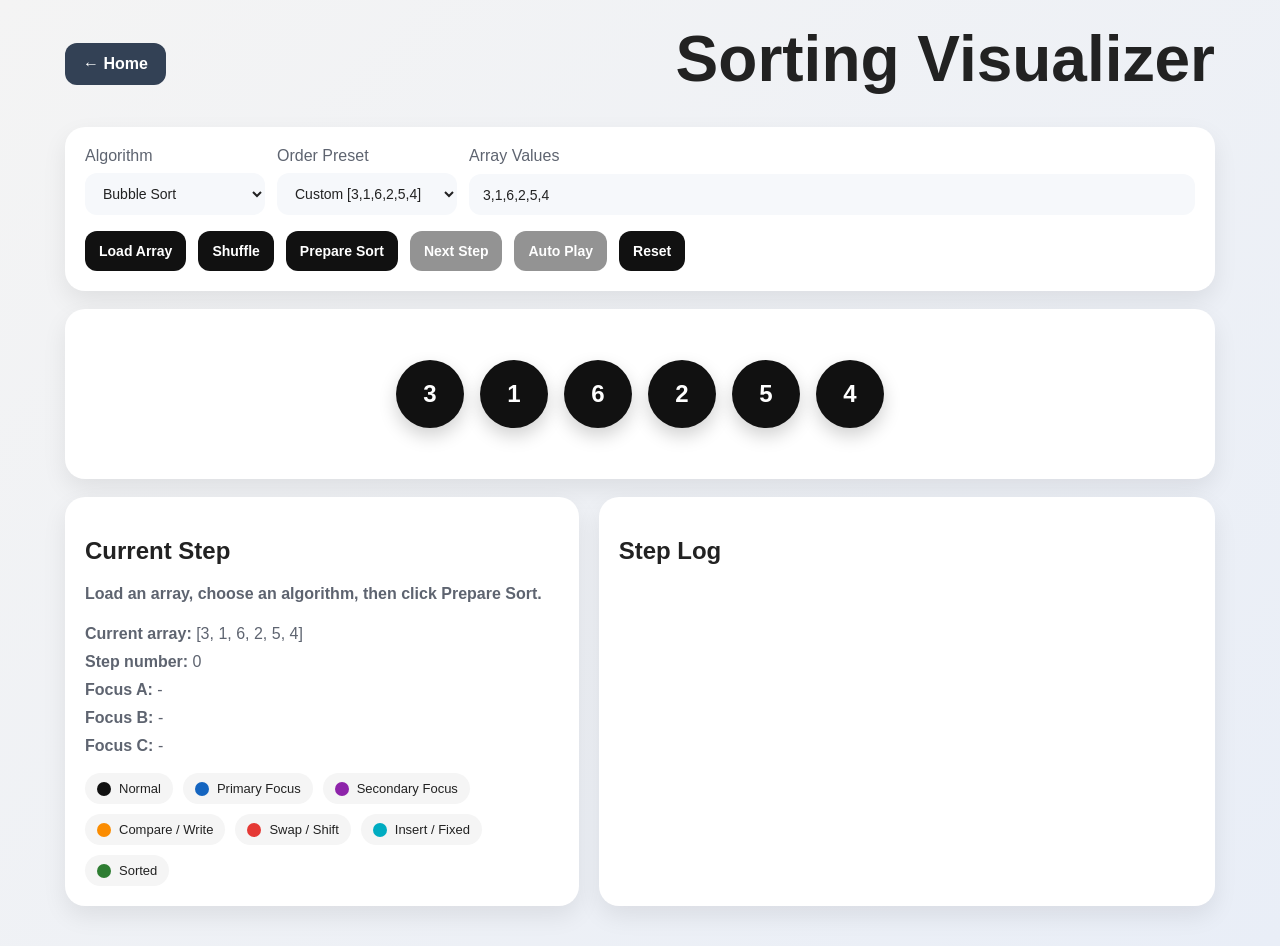
==== sorter.html @ 87b746ce "version 1 final touches" ====
<!DOCTYPE html>
<html lang="en">
<head>
  <meta charset="UTF-8" />
  <meta name="viewport" content="width=device-width, initial-scale=1.0" />
  <title>Sorting Visualizer</title>
  <link rel="stylesheet" href="styles.css" />
</head>
<body>
  <header class="page-topbar container">
    <a class="back-link" href="index.html">← Home</a>
    <h1>Sorting Visualizer</h1>
  </header>

  <main class="container visualizer-page">
    <section class="toolbar card">
      <div class="toolbar-row">
        <label>
          <span>Algorithm</span>
          <select id="algorithmSelect">
            <option value="bubble">Bubble Sort</option>
            <option value="merge">Merge Sort</option>
            <option value="insertion">Insertion Sort</option>
            <option value="quick">Quick Sort</option>
            <option value="selection">Selection Sort</option>
            <option value="shell">Shell Sort</option>
          </select>
        </label>

        <label>
          <span>Order Preset</span>
          <select id="presetSelect">
            <option value="custom">Custom [3,1,6,2,5,4]</option>
            <option value="original">Original [1,2,3,4,5,6]</option>
            <option value="reverse">Reverse [6,5,4,3,2,1]</option>
          </select>
        </label>

        <label class="array-input-wrap wide">
          <span>Array Values</span>
          <input id="arrayInput" type="text" value="3,1,6,2,5,4" />
        </label>
      </div>

      <div class="button-row">
        <button id="loadBtn">Load Array</button>
        <button id="shuffleBtn">Shuffle</button>
        <button id="prepareBtn">Prepare Sort</button>
        <button id="nextBtn" disabled>Next Step</button>
        <button id="autoBtn" disabled>Auto Play</button>
        <button id="resetBtn">Reset</button>
      </div>
    </section>

    <section class="ball-stage card">
      <div id="ball-container" class="ball-container"></div>
    </section>

    <section class="panel-grid">
      <section class="card">
        <h2>Current Step</h2>
        <div id="status" class="status-line">Load an array, choose an algorithm, then click Prepare Sort.</div>
        <div class="meta-grid">
          <div><strong>Current array:</strong> <span id="arrayView">[3, 1, 6, 2, 5, 4]</span></div>
          <div><strong>Step number:</strong> <span id="stepCount">0</span></div>
          <div><strong>Focus A:</strong> <span id="metaA">-</span></div>
          <div><strong>Focus B:</strong> <span id="metaB">-</span></div>
          <div><strong>Focus C:</strong> <span id="metaC">-</span></div>
        </div>
        <div class="legend">
          <div class="tag"><span class="dot default"></span> Normal</div>
          <div class="tag"><span class="dot accent1"></span> Primary Focus</div>
          <div class="tag"><span class="dot accent2"></span> Secondary Focus</div>
          <div class="tag"><span class="dot accent3"></span> Compare / Write</div>
          <div class="tag"><span class="dot swap"></span> Swap / Shift</div>
          <div class="tag"><span class="dot insert"></span> Insert / Fixed</div>
          <div class="tag"><span class="dot sorted"></span> Sorted</div>
        </div>
      </section>

      <section class="card">
        <h2>Step Log</h2>
        <div id="log" class="log"></div>
      </section>
    </section>
  </main>

  <script src="script.js"></script>
</body>
</html>
---- styles.css ----
* {
  box-sizing: border-box;
}

:root {
  --bg: linear-gradient(135deg, #f4f4f4, #e9eef7);
  --card: #ffffff;
  --text: #222;
  --muted: #5e6470;
  --black: #111;
  --blue: #1565c0;
  --purple: #8e24aa;
  --orange: #fb8c00;
  --red: #e53935;
  --cyan: #00acc1;
  --green: #2e7d32;
  --shadow: 0 10px 25px rgba(0,0,0,0.08);
}

body {
  margin: 0;
  font-family: Arial, sans-serif;
  background: var(--bg);
  color: var(--text);
}

.container {
  width: min(1150px, calc(100% - 32px));
  margin: 0 auto;
}

.hero {
  padding-bottom: 32px;
}

.topbar,
.page-topbar {
  display: flex;
  justify-content: space-between;
  align-items: center;
  padding: 18px 0;
}

.page-topbar {
  gap: 16px;
}

.brand,
.page-topbar h1 {
  font-weight: 700;
}

.nav-btn,
.primary-btn,
.secondary-btn,
.back-link {
  text-decoration: none;
  color: white;
  background: var(--black);
  padding: 12px 18px;
  border-radius: 12px;
  font-weight: 700;
  display: inline-block;
}

.secondary-btn,
.back-link {
  background: #334155;
}

.hero-content {
  display: grid;
  grid-template-columns: 1.3fr 0.9fr;
  gap: 24px;
  align-items: center;
  min-height: 70vh;
}

.eyebrow {
  color: var(--blue);
  font-weight: 700;
  text-transform: uppercase;
  letter-spacing: 0.08em;
}

h1 {
  font-size: clamp(2.3rem, 5vw, 4.2rem);
  line-height: 1.05;
  margin: 8px 0 16px;
}

.hero-text,
.info-card p,
.subtitle,
.status-line,
.meta-grid,
label span {
  color: var(--muted);
}

.hero-actions {
  display: flex;
  gap: 12px;
  flex-wrap: wrap;
  margin-top: 22px;
}

.hero-card,
.card,
.info-card {
  background: var(--card);
  border-radius: 20px;
  box-shadow: var(--shadow);
}

.hero-card {
  padding: 28px;
}

.mini-balls {
  display: flex;
  gap: 14px;
  justify-content: center;
  flex-wrap: wrap;
}

.mini-balls span,
.ball {
  width: 68px;
  height: 68px;
  border-radius: 50%;
  display: flex;
  justify-content: center;
  align-items: center;
  font-weight: 700;
  color: white;
  background: var(--black);
  box-shadow: 0 8px 18px rgba(0,0,0,0.18);
}

.mini-caption {
  text-align: center;
  margin-top: 18px;
  font-weight: 700;
}

.section {
  padding: 26px 0 18px;
}

.grid {
  display: grid;
  gap: 18px;
}

.cards-3 {
  grid-template-columns: repeat(3, 1fr);
}

.cards-2 {
  grid-template-columns: repeat(2, 1fr);
}

.info-card,
.card {
  padding: 20px;
}

.visualizer-page {
  padding-bottom: 40px;
}

.toolbar-row,
.button-row {
  display: flex;
  gap: 12px;
  flex-wrap: wrap;
}

.toolbar-row {
  margin-bottom: 16px;
}

label {
  display: grid;
  gap: 8px;
  min-width: 180px;
}

label.wide {
  flex: 1 1 280px;
}

select,
input,
button {
  border: none;
  border-radius: 12px;
  padding: 12px 14px;
  font-size: 14px;
}

select,
input {
  background: #f6f8fb;
  color: var(--text);
}

button {
  background: var(--black);
  color: white;
  font-weight: 700;
  cursor: pointer;
}

button:disabled {
  opacity: 0.45;
  cursor: not-allowed;
}

.ball-stage {
  margin: 18px 0;
}

.ball-container {
  display: flex;
  justify-content: center;
  align-items: center;
  gap: 16px;
  flex-wrap: wrap;
  min-height: 130px;
  padding: 4px;
}

.ball {
  transition: transform 0.55s ease, background-color 0.35s ease, box-shadow 0.35s ease, opacity 0.35s ease, outline 0.25s ease;
  user-select: none;
  font-size: 24px;
}

.ball.dimmed { opacity: 0.45; }
.ball.range, .ball.group, .ball.sorted-part, .ball.current, .ball.left, .ball.pointer { background: var(--blue) !important; }
.ball.min, .ball.key, .ball.pivot, .ball.right { background: var(--purple) !important; transform: translateY(-14px) scale(1.08); }
.ball.comparing, .ball.writing { background: var(--orange) !important; transform: translateY(-12px) scale(1.06); }
.ball.swapping, .ball.shifting { background: var(--red) !important; transform: translateY(-18px) scale(1.1); }
.ball.inserted, .ball.fixed, .ball.pivot-fixed { background: var(--cyan) !important; }
.ball.sorted { background: var(--green) !important; }
.ball.outlined { outline: 4px solid rgba(0,0,0,0.12); outline-offset: 3px; }

.panel-grid {
  display: grid;
  grid-template-columns: 1fr 1.2fr;
  gap: 20px;
}

.status-line {
  font-weight: 700;
  min-height: 24px;
  margin-bottom: 16px;
}

.meta-grid {
  display: grid;
  gap: 10px;
}

.log {
  max-height: 360px;
  overflow-y: auto;
  padding-right: 8px;
}

.log-item {
  padding: 10px 12px;
  border-radius: 10px;
  background: #f6f8fb;
  margin-bottom: 10px;
  border-left: 4px solid var(--black);
  line-height: 1.45;
}

.log-item.active {
  background: #eef4ff;
  border-left-color: var(--blue);
}

.legend {
  display: flex;
  flex-wrap: wrap;
  gap: 10px;
  margin-top: 18px;
}

.tag {
  display: inline-flex;
  align-items: center;
  gap: 8px;
  background: #f5f5f5;
  padding: 8px 12px;
  border-radius: 999px;
  font-size: 13px;
}

.dot {
  width: 14px;
  height: 14px;
  border-radius: 50%;
}

.dot.default { background: var(--black); }
.dot.accent1 { background: var(--blue); }
.dot.accent2 { background: var(--purple); }
.dot.accent3 { background: var(--orange); }
.dot.swap { background: var(--red); }
.dot.insert { background: var(--cyan); }
.dot.sorted { background: var(--green); }

@media (max-width: 900px) {
  .hero-content,
  .panel-grid,
  .cards-3,
  .cards-2 {
    grid-template-columns: 1fr;
  }

  .mini-balls span,
  .ball {
    width: 60px;
    height: 60px;
    font-size: 21px;
  }
}


.nav-links,
.page-links {
  display: flex;
  gap: 10px;
  flex-wrap: wrap;
}

.stack-card {
  display: grid;
  gap: 16px;
}

.mini-preview {
  background: #f6f8fb;
  border-radius: 18px;
  padding: 16px;
}

.mini-preview-title {
  margin-top: 12px;
  text-align: center;
  font-weight: 700;
  color: var(--muted);
}

.inline-link {
  color: var(--blue);
  text-decoration: none;
  font-weight: 700;
}

.feature-card {
  display: grid;
  gap: 10px;
}

.graph-preview {
  min-height: 180px;
}

.mini-graph {
  position: relative;
  height: 130px;
}

.mini-node {
  position: absolute;
  width: 42px;
  height: 42px;
  border-radius: 50%;
  display: flex;
  align-items: center;
  justify-content: center;
  background: var(--blue);
  color: white;
  font-weight: 700;
}

.mini-node.n1 { left: 40%; top: 0; }
.mini-node.n2 { left: 10%; top: 52%; }
.mini-node.n3 { left: 70%; top: 52%; }
.mini-node.n4 { left: 40%; top: 82%; }

.hidden { display: none !important; }

.structure-stage {
  margin: 18px 0;
}

.viz-container {
  position: relative;
  min-height: 520px;
  overflow: hidden;
}

.viz-svg {
  width: 100%;
  height: 520px;
}

.viz-edge {
  stroke: #94a3b8;
  stroke-width: 3;
}

.viz-node {
  position: absolute;
  transform: translate(-50%, -50%);
  width: 54px;
  height: 54px;
  border-radius: 50%;
  display: flex;
  align-items: center;
  justify-content: center;
  background: var(--black);
  color: white;
  font-weight: 700;
  box-shadow: 0 8px 18px rgba(0,0,0,0.18);
  transition: transform 0.35s ease, background-color 0.25s ease, box-shadow 0.25s ease, opacity 0.25s ease;
}

.viz-node.start { background: var(--blue); }
.viz-node.target { box-shadow: 0 0 0 4px rgba(142, 36, 170, 0.2), 0 8px 18px rgba(0,0,0,0.18); }
.viz-node.current { background: var(--orange); transform: translate(-50%, -50%) scale(1.12); }
.viz-node.frontier { background: var(--cyan); }
.viz-node.visited { background: var(--green); }
.viz-node.found { background: var(--green); transform: translate(-50%, -50%) scale(1.12); }

.empty-state {
  min-height: 300px;
  display: flex;
  align-items: center;
  justify-content: center;
  color: var(--muted);
  font-weight: 700;
}

@media (max-width: 900px) {
  .viz-container,
  .viz-svg {
    min-height: 440px;
    height: 440px;
  }
  .viz-node {
    width: 48px;
    height: 48px;
    font-size: 14px;
  }
}
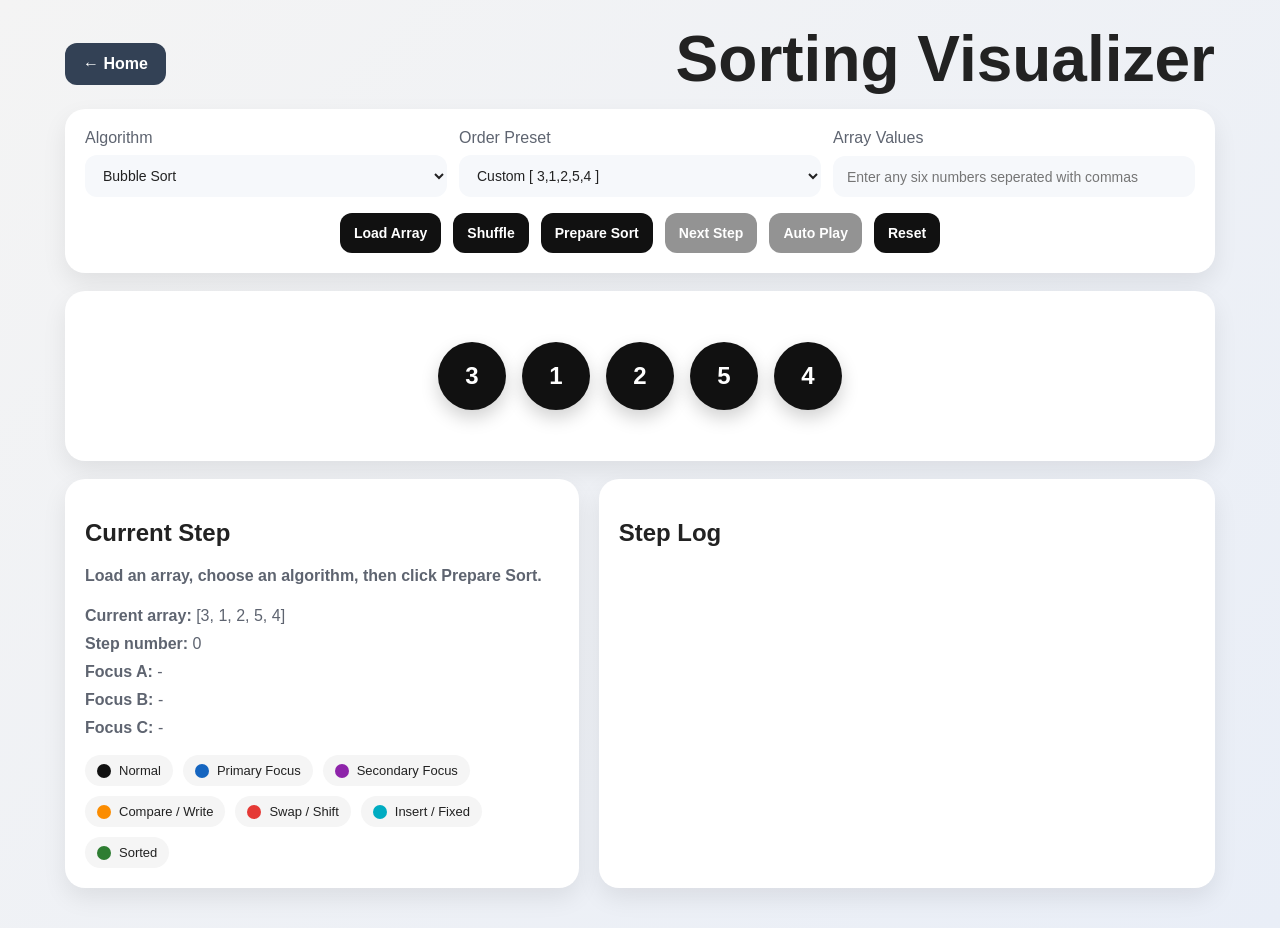
==== commit 80fb1c3c: "version1 done" ====
--- a/sorter.html
+++ b/sorter.html
@@ -15,7 +15,7 @@
   <main class="container visualizer-page">
     <section class="toolbar card">
       <div class="toolbar-row">
-        <label>
+        <label class="wide">
           <span>Algorithm</span>
           <select id="algorithmSelect">
             <option value="bubble">Bubble Sort</option>
@@ -27,18 +27,18 @@
           </select>
         </label>
 
-        <label>
+        <label class="wide">
           <span>Order Preset</span>
           <select id="presetSelect">
-            <option value="custom">Custom [3,1,6,2,5,4]</option>
-            <option value="original">Original [1,2,3,4,5,6]</option>
-            <option value="reverse">Reverse [6,5,4,3,2,1]</option>
+            <option value="custom">Custom [ 3,1,2,5,4 ]</option>
+            <option value="original">Original [ 1,2,3,4,5]</option>
+            <option value="reverse">Reverse [ 5,4,3,2,1 ]</option>
           </select>
         </label>
 
         <label class="array-input-wrap wide">
           <span>Array Values</span>
-          <input id="arrayInput" type="text" value="3,1,6,2,5,4" />
+          <input id="arrayInput" type="text"  placeholder='Enter any six numbers seperated with commas'/>
         </label>
       </div>
 
--- a/styles.css
+++ b/styles.css
@@ -14,7 +14,7 @@
   --red: #e53935;
   --cyan: #00acc1;
   --green: #2e7d32;
-  --shadow: 0 10px 25px rgba(0,0,0,0.08);
+  --shadow: 0 10px 25px rgba(0, 0, 0, 0.08);
 }
 
 body {
@@ -38,14 +38,17 @@
   display: flex;
   justify-content: space-between;
   align-items: center;
-  padding: 18px 0;
+  padding: 18px 0 0 0;
 }
 
 .page-topbar {
   gap: 16px;
 }
 
-.brand,
+.brand img {
+  width: 45%;
+}
+
 .page-topbar h1 {
   font-weight: 700;
 }
@@ -135,7 +138,7 @@
   font-weight: 700;
   color: white;
   background: var(--black);
-  box-shadow: 0 8px 18px rgba(0,0,0,0.18);
+  box-shadow: 0 8px 18px rgba(0, 0, 0, 0.18);
 }
 
 .mini-caption {
@@ -168,6 +171,14 @@
 
 .visualizer-page {
   padding-bottom: 40px;
+}
+
+.toolbar-row {
+  justify-content: center;
+}
+
+.button-row {
+  justify-content: center;
 }
 
 .toolbar-row,
@@ -238,14 +249,53 @@
   font-size: 24px;
 }
 
-.ball.dimmed { opacity: 0.45; }
-.ball.range, .ball.group, .ball.sorted-part, .ball.current, .ball.left, .ball.pointer { background: var(--blue) !important; }
-.ball.min, .ball.key, .ball.pivot, .ball.right { background: var(--purple) !important; transform: translateY(-14px) scale(1.08); }
-.ball.comparing, .ball.writing { background: var(--orange) !important; transform: translateY(-12px) scale(1.06); }
-.ball.swapping, .ball.shifting { background: var(--red) !important; transform: translateY(-18px) scale(1.1); }
-.ball.inserted, .ball.fixed, .ball.pivot-fixed { background: var(--cyan) !important; }
-.ball.sorted { background: var(--green) !important; }
-.ball.outlined { outline: 4px solid rgba(0,0,0,0.12); outline-offset: 3px; }
+.ball.dimmed {
+  opacity: 0.45;
+}
+
+.ball.range,
+.ball.group,
+.ball.sorted-part,
+.ball.current,
+.ball.left,
+.ball.pointer {
+  background: var(--blue) !important;
+}
+
+.ball.min,
+.ball.key,
+.ball.pivot,
+.ball.right {
+  background: var(--purple) !important;
+  transform: translateY(-14px) scale(1.08);
+}
+
+.ball.comparing,
+.ball.writing {
+  background: var(--orange) !important;
+  transform: translateY(-12px) scale(1.06);
+}
+
+.ball.swapping,
+.ball.shifting {
+  background: var(--red) !important;
+  transform: translateY(-18px) scale(1.1);
+}
+
+.ball.inserted,
+.ball.fixed,
+.ball.pivot-fixed {
+  background: var(--cyan) !important;
+}
+
+.ball.sorted {
+  background: var(--green) !important;
+}
+
+.ball.outlined {
+  outline: 4px solid rgba(0, 0, 0, 0.12);
+  outline-offset: 3px;
+}
 
 .panel-grid {
   display: grid;
@@ -307,15 +357,36 @@
   border-radius: 50%;
 }
 
-.dot.default { background: var(--black); }
-.dot.accent1 { background: var(--blue); }
-.dot.accent2 { background: var(--purple); }
-.dot.accent3 { background: var(--orange); }
-.dot.swap { background: var(--red); }
-.dot.insert { background: var(--cyan); }
-.dot.sorted { background: var(--green); }
+.dot.default {
+  background: var(--black);
+}
+
+.dot.accent1 {
+  background: var(--blue);
+}
+
+.dot.accent2 {
+  background: var(--purple);
+}
+
+.dot.accent3 {
+  background: var(--orange);
+}
+
+.dot.swap {
+  background: var(--red);
+}
+
+.dot.insert {
+  background: var(--cyan);
+}
+
+.dot.sorted {
+  background: var(--green);
+}
 
 @media (max-width: 900px) {
+
   .hero-content,
   .panel-grid,
   .cards-3,
@@ -328,9 +399,14 @@
     width: 60px;
     height: 60px;
     font-size: 21px;
+
   }
-}
-
+
+}
+
+.nav-links {
+  padding-left: 15px;
+}
 
 .nav-links,
 .page-links {
@@ -390,12 +466,29 @@
   font-weight: 700;
 }
 
-.mini-node.n1 { left: 40%; top: 0; }
-.mini-node.n2 { left: 10%; top: 52%; }
-.mini-node.n3 { left: 70%; top: 52%; }
-.mini-node.n4 { left: 40%; top: 82%; }
-
-.hidden { display: none !important; }
+.mini-node.n1 {
+  left: 40%;
+  top: 0;
+}
+
+.mini-node.n2 {
+  left: 10%;
+  top: 52%;
+}
+
+.mini-node.n3 {
+  left: 70%;
+  top: 52%;
+}
+
+.mini-node.n4 {
+  left: 40%;
+  top: 82%;
+}
+
+.hidden {
+  display: none !important;
+}
 
 .structure-stage {
   margin: 18px 0;
@@ -429,16 +522,35 @@
   background: var(--black);
   color: white;
   font-weight: 700;
-  box-shadow: 0 8px 18px rgba(0,0,0,0.18);
+  box-shadow: 0 8px 18px rgba(0, 0, 0, 0.18);
   transition: transform 0.35s ease, background-color 0.25s ease, box-shadow 0.25s ease, opacity 0.25s ease;
 }
 
-.viz-node.start { background: var(--blue); }
-.viz-node.target { box-shadow: 0 0 0 4px rgba(142, 36, 170, 0.2), 0 8px 18px rgba(0,0,0,0.18); }
-.viz-node.current { background: var(--orange); transform: translate(-50%, -50%) scale(1.12); }
-.viz-node.frontier { background: var(--cyan); }
-.viz-node.visited { background: var(--green); }
-.viz-node.found { background: var(--green); transform: translate(-50%, -50%) scale(1.12); }
+.viz-node.start {
+  background: var(--blue);
+}
+
+.viz-node.target {
+  box-shadow: 0 0 0 4px rgba(142, 36, 170, 0.2), 0 8px 18px rgba(0, 0, 0, 0.18);
+}
+
+.viz-node.current {
+  background: var(--orange);
+  transform: translate(-50%, -50%) scale(1.12);
+}
+
+.viz-node.frontier {
+  background: var(--cyan);
+}
+
+.viz-node.visited {
+  background: var(--green);
+}
+
+.viz-node.found {
+  background: var(--green);
+  transform: translate(-50%, -50%) scale(1.12);
+}
 
 .empty-state {
   min-height: 300px;
@@ -450,14 +562,22 @@
 }
 
 @media (max-width: 900px) {
+
   .viz-container,
   .viz-svg {
     min-height: 440px;
     height: 440px;
   }
+
   .viz-node {
     width: 48px;
     height: 48px;
     font-size: 14px;
   }
-}
+@media (max-width: 425px){
+  .brand img{
+  width: 115%;
+}
+
+}
+}
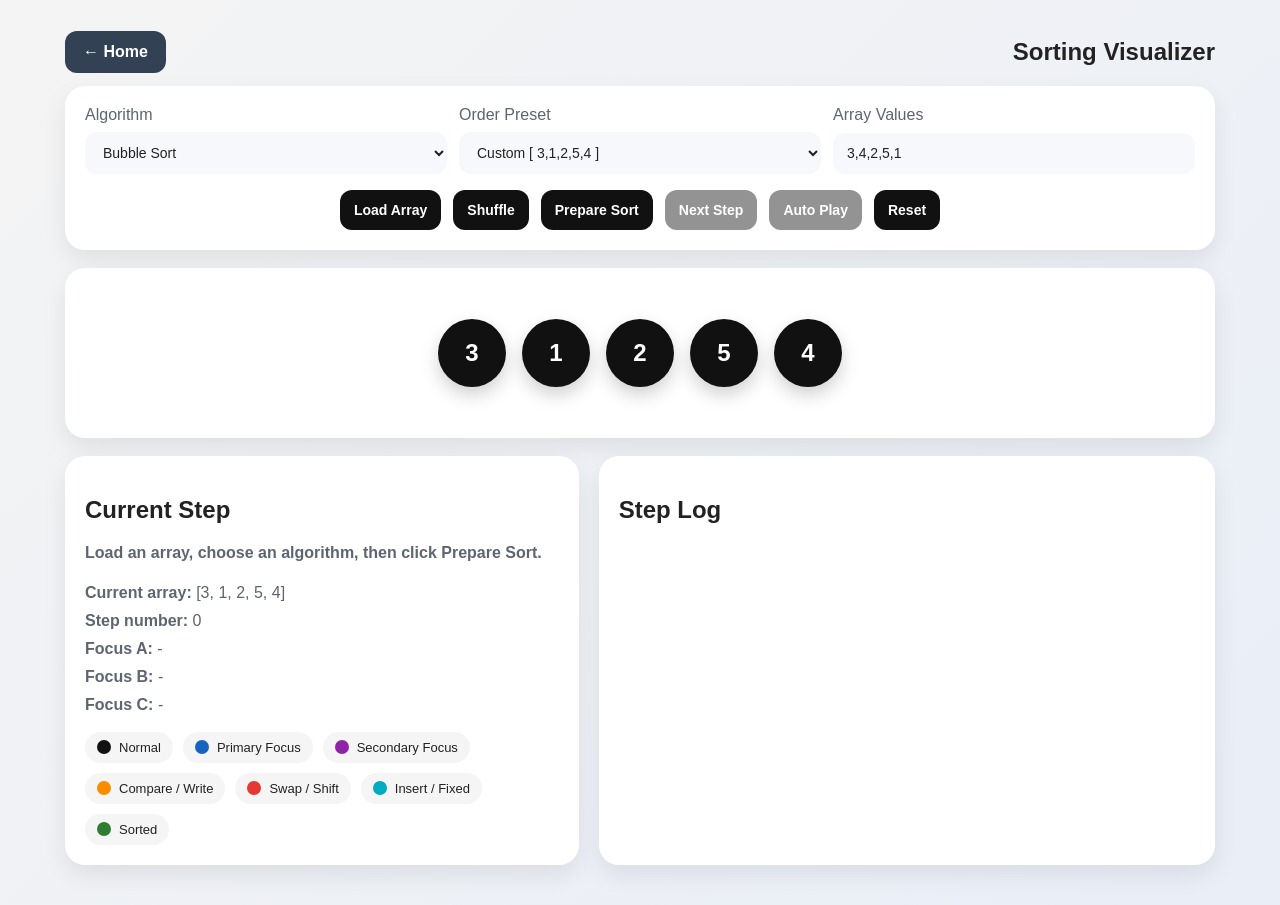
==== commit 55307b8d: "minor changes readme.md" ====
--- a/sorter.html
+++ b/sorter.html
@@ -9,7 +9,7 @@
 <body>
   <header class="page-topbar container">
     <a class="back-link" href="index.html">← Home</a>
-    <h1>Sorting Visualizer</h1>
+    <h2>Sorting Visualizer</h2>
   </header>
 
   <main class="container visualizer-page">
@@ -38,7 +38,7 @@
 
         <label class="array-input-wrap wide">
           <span>Array Values</span>
-          <input id="arrayInput" type="text"  placeholder='Enter any six numbers seperated with commas'/>
+          <input id="arrayInput" type="text"  value="3,4,2,5,1"/>
         </label>
       </div>
 
--- a/styles.css
+++ b/styles.css
@@ -117,12 +117,12 @@
 }
 
 .hero-card {
-  padding: 28px;
+  padding: 40px 5px 40px 5px;
 }
 
 .mini-balls {
   display: flex;
-  gap: 14px;
+  gap: 10px;
   justify-content: center;
   flex-wrap: wrap;
 }
